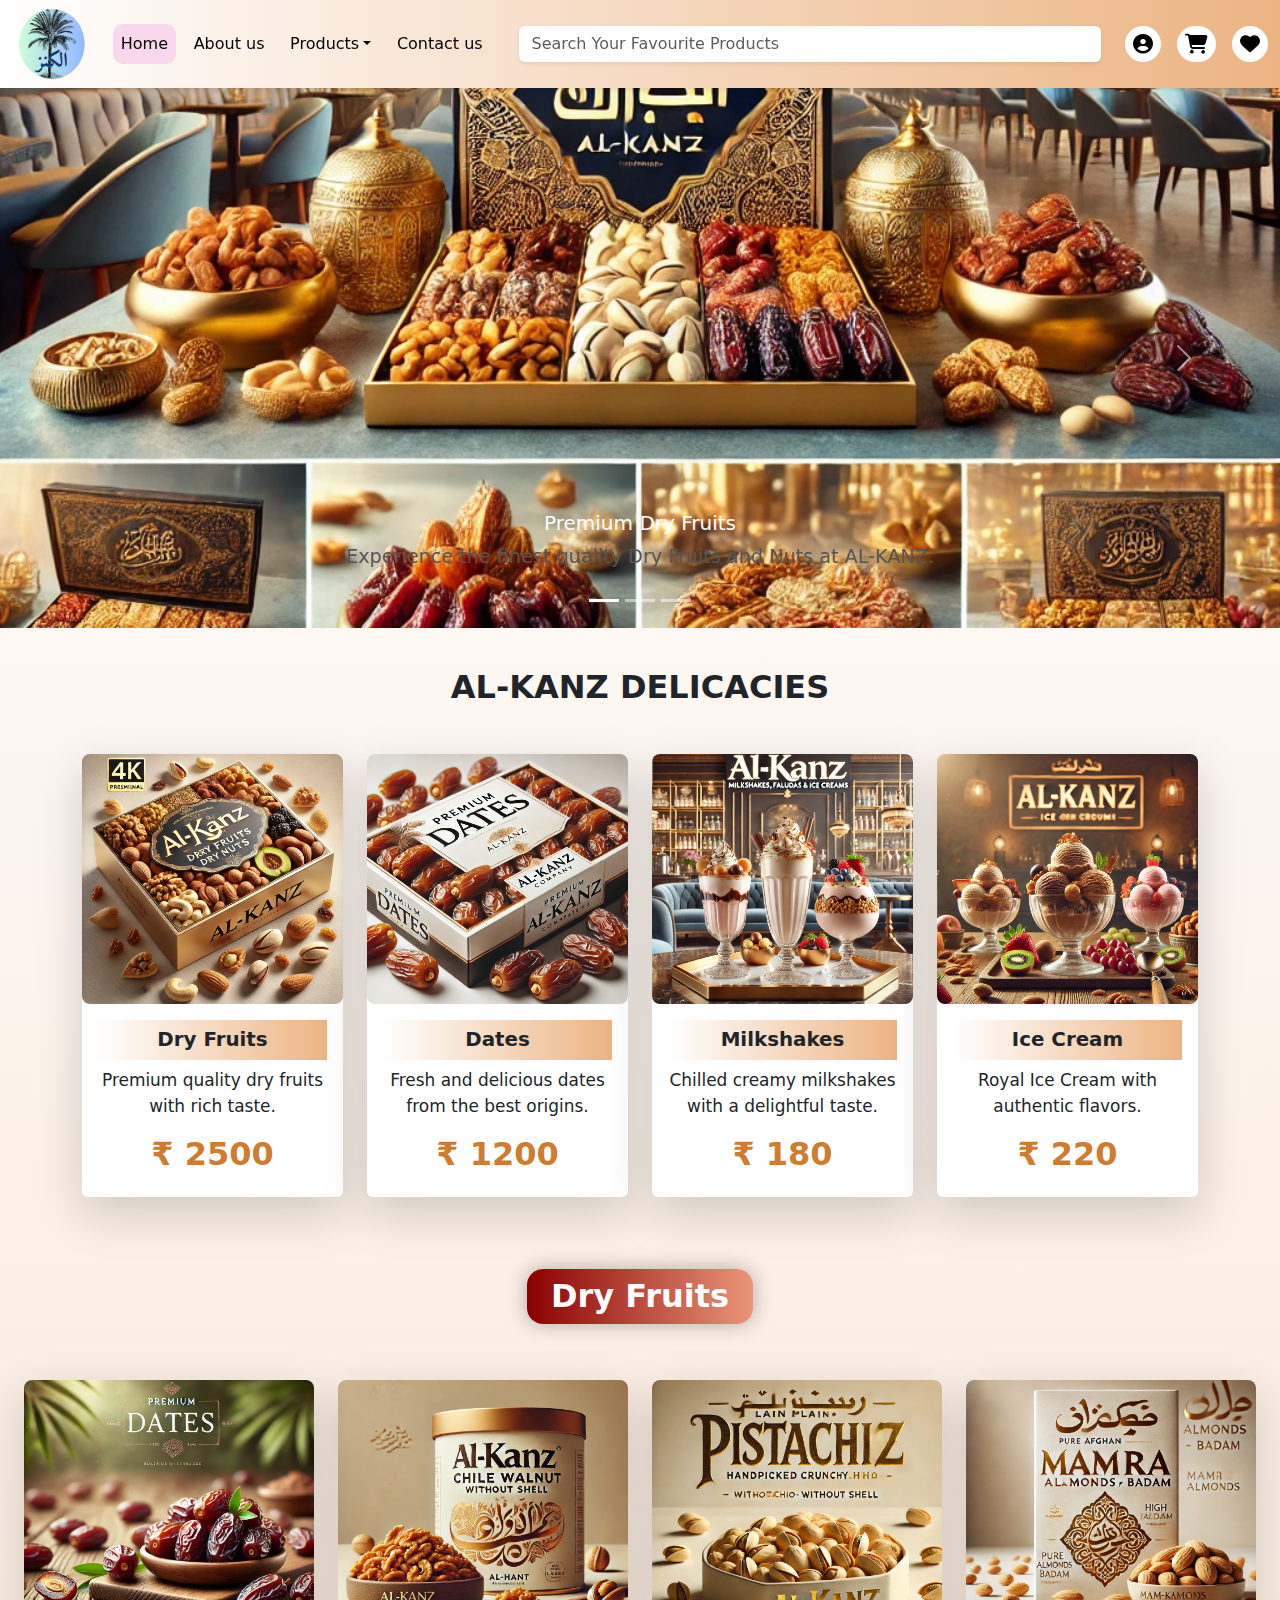
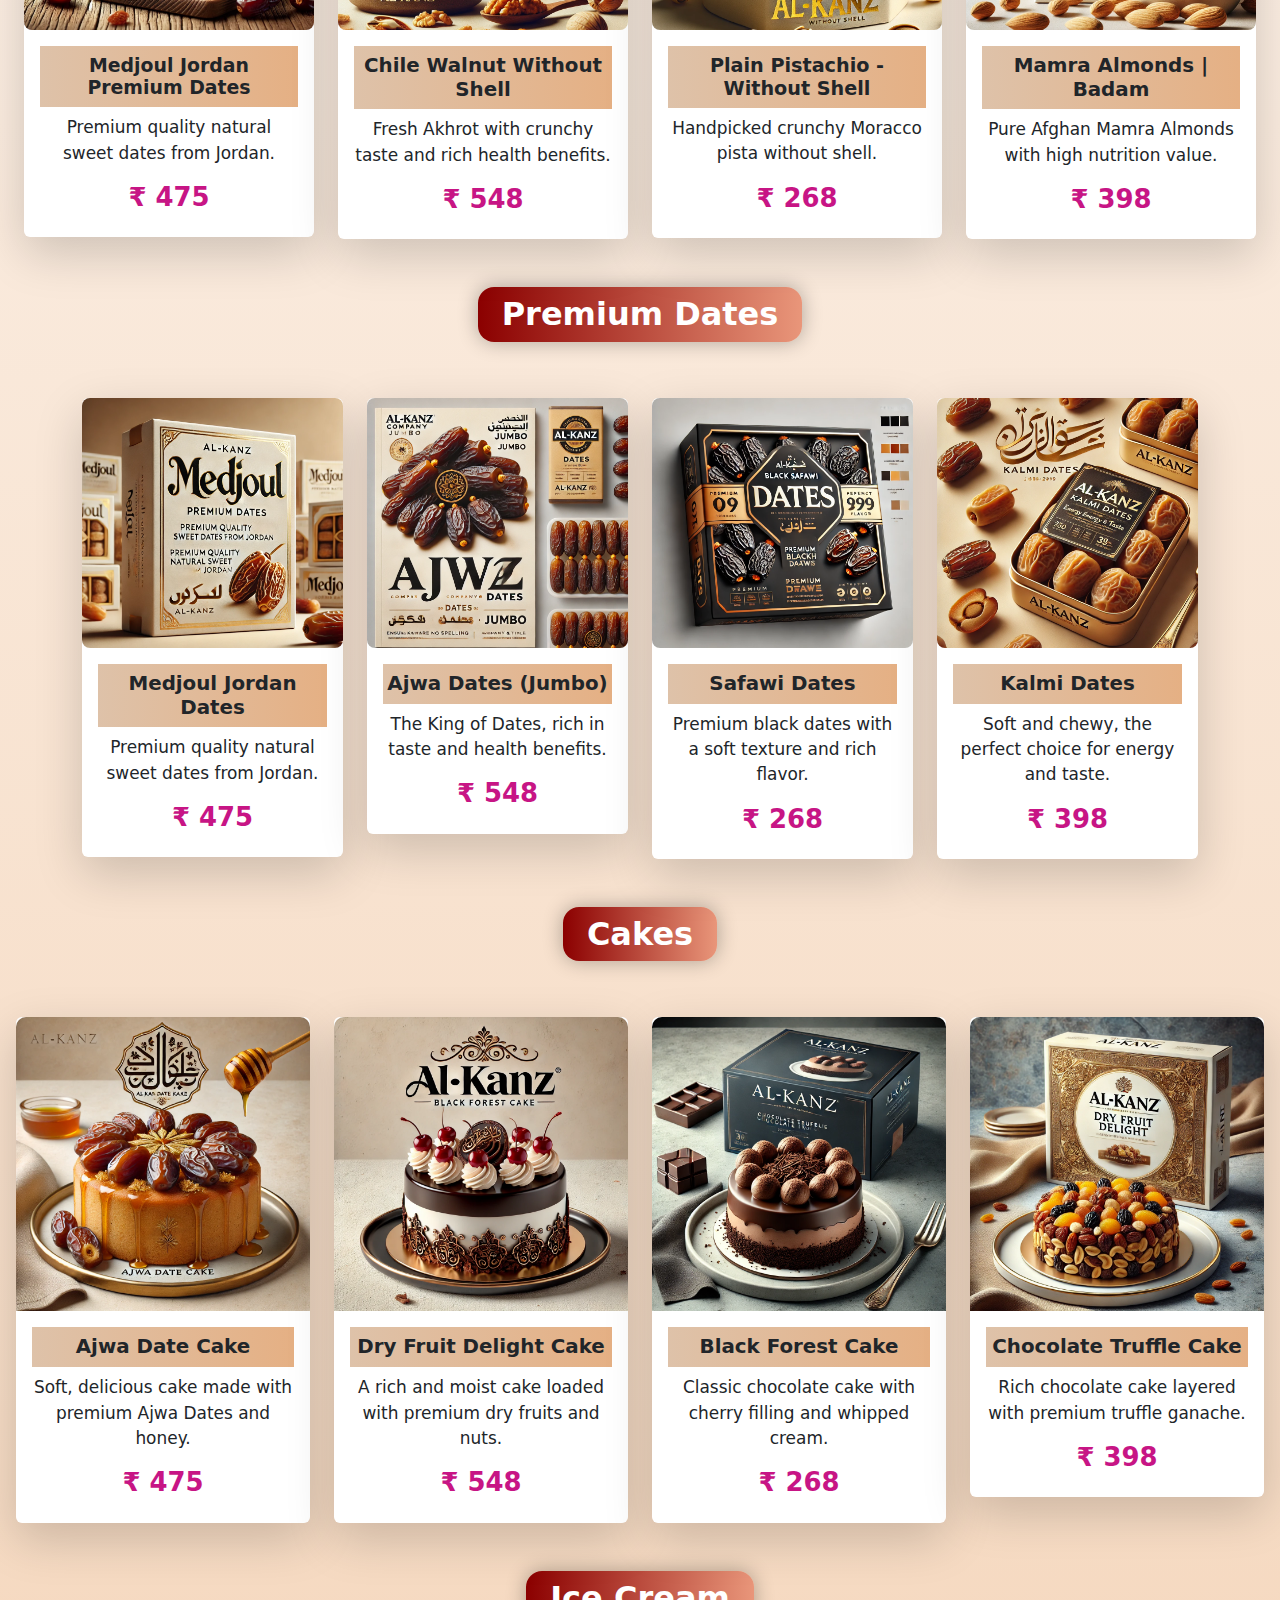
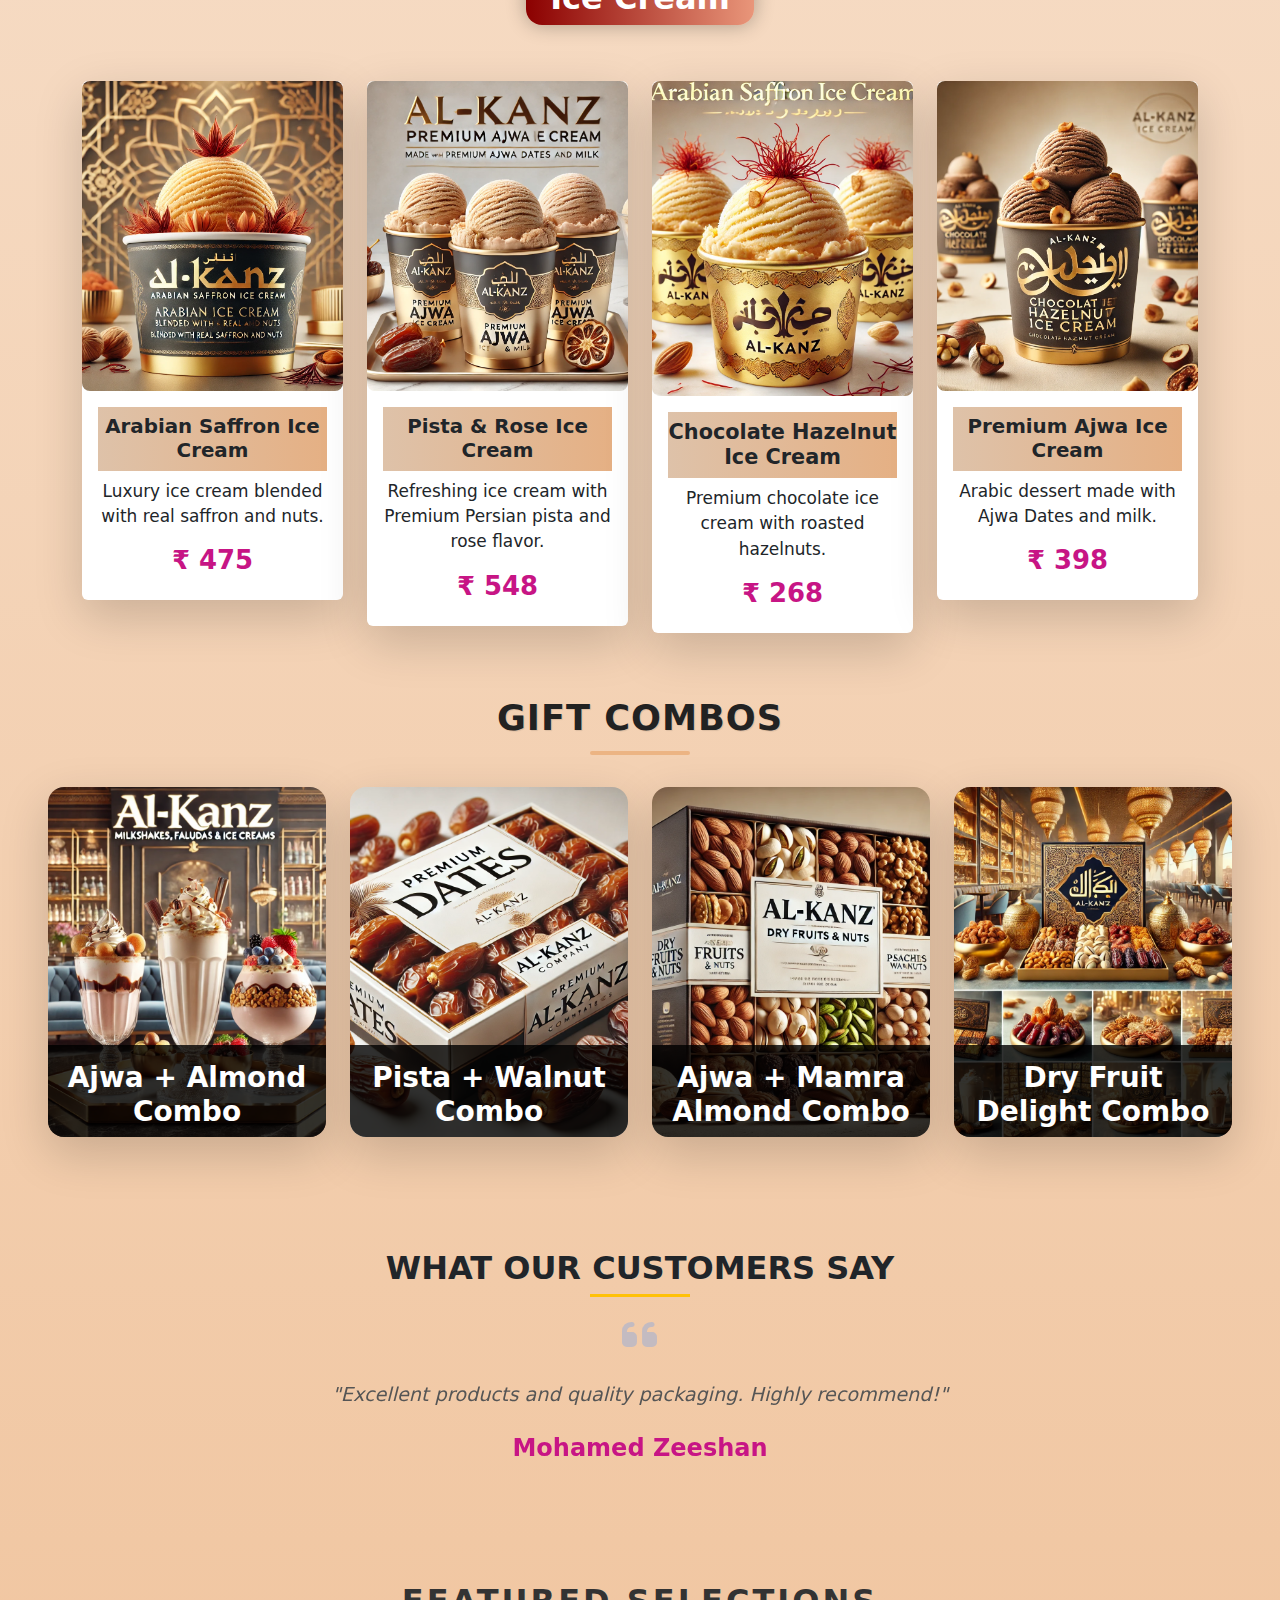
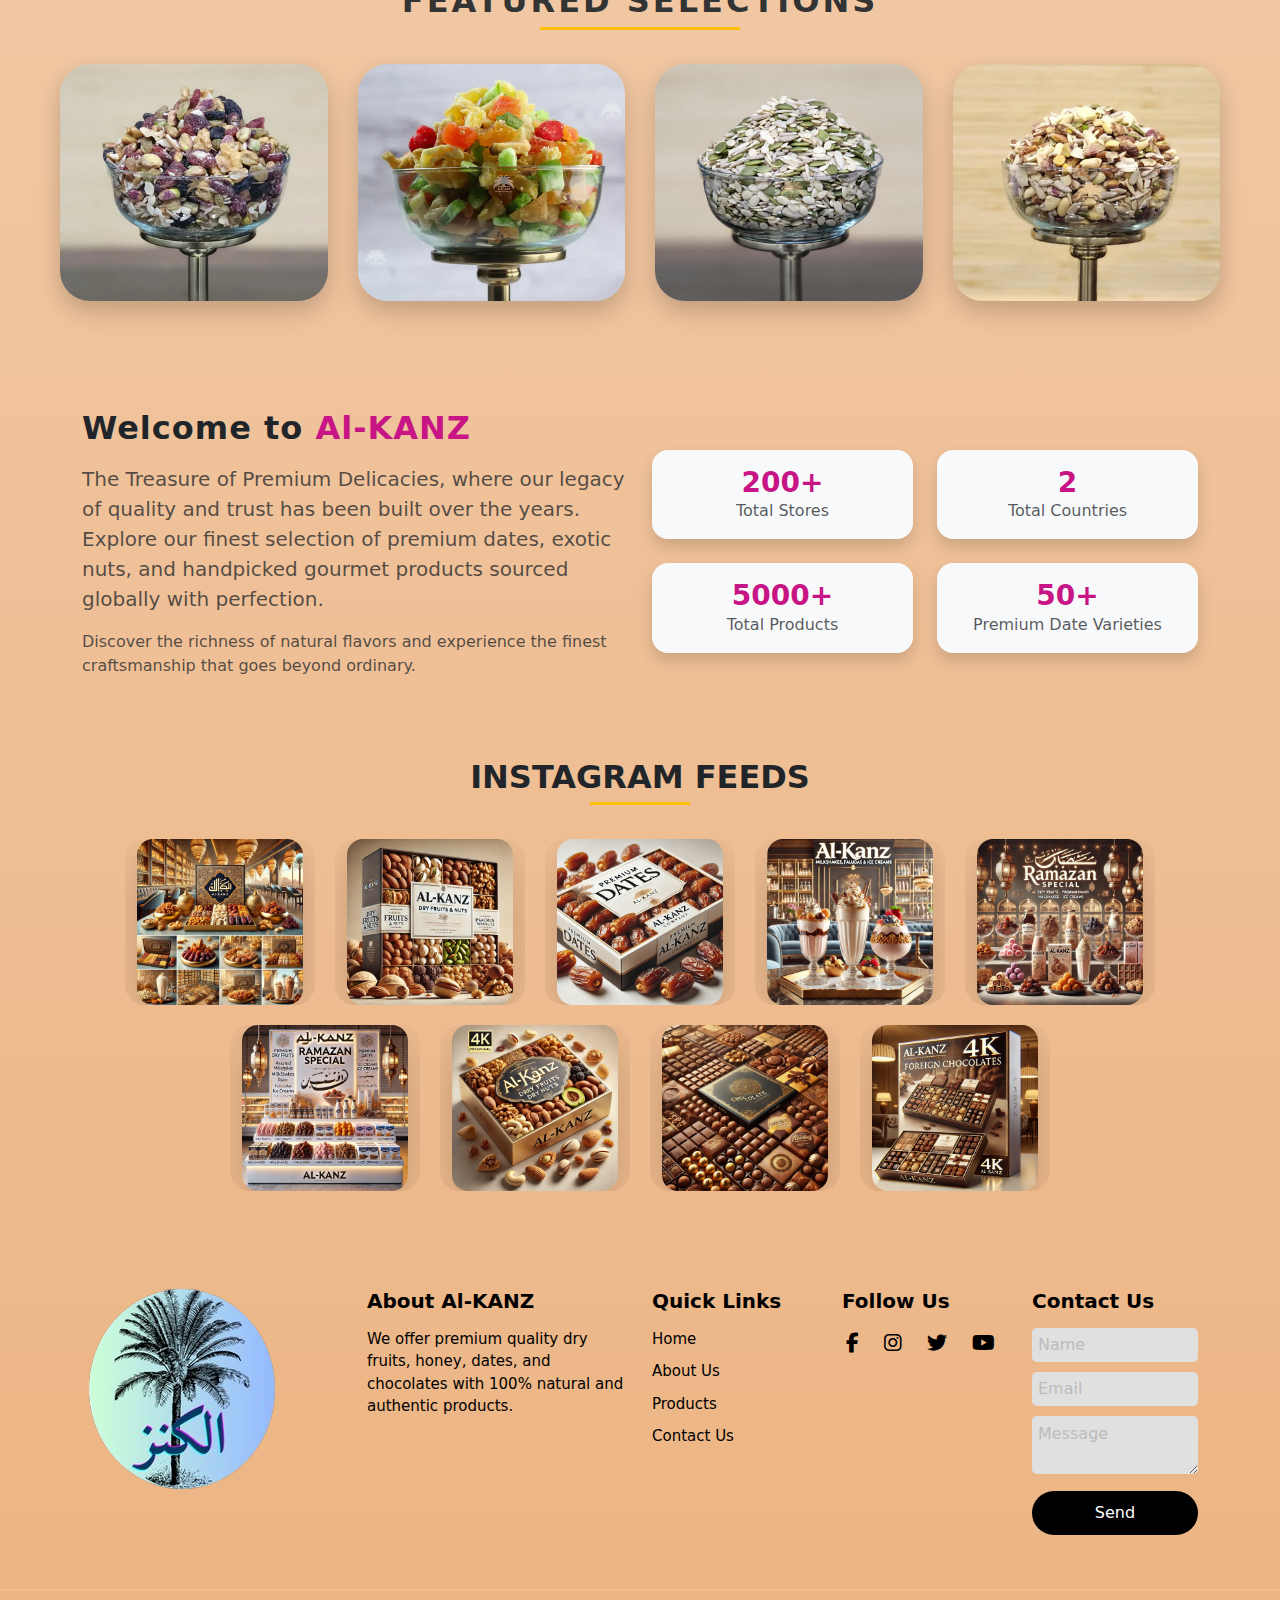
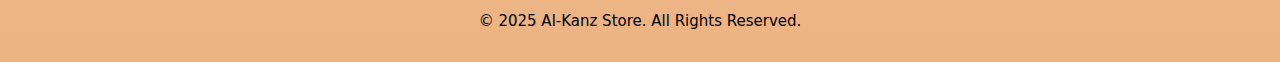
==== index.html @ a945afe9 "Fresh start" ====
<!DOCTYPE html>
<html lang="en">
<head>
    <meta charset="utf-8">
    <meta name="viewport" content="width=device-width, initial-scale=1">
    <title>Al-Kanz Store | The Treasure of Nature</title>
    <link rel="stylesheet" href="style.css">
    <link href="https://cdn.jsdelivr.net/npm/bootstrap@5.3.3/dist/css/bootstrap.min.css" rel="stylesheet">
    <link rel="stylesheet" href="https://cdnjs.cloudflare.com/ajax/libs/font-awesome/6.7.2/css/all.min.css">
    <script defer src="https://code.jquery.com/jquery-3.6.0.min.js"></script>
    <script defer src="https://cdn.jsdelivr.net/npm/bootstrap@5.3.3/dist/js/bootstrap.bundle.min.js"></script>
    <script defer>
        document.addEventListener("DOMContentLoaded", function () {
            const navbarToggler = document.querySelector(".navbar-toggler");
            const navbarCollapse = document.querySelector(".navbar-collapse");

            navbarToggler.addEventListener("click", function () {
                navbarCollapse.classList.toggle("show");
            });

            document.addEventListener("click", function (event) {
                if (!navbarToggler.contains(event.target) && !navbarCollapse.contains(event.target)) {
                    navbarCollapse.classList.remove("show");
                }
            });
        });
    </script>
</head>
<body>
    <nav class="navbar navbar-expand-lg navbar-color sticky-top shadow-sm py-1 glassmorphic transition-all">
        <div class="container-fluid">
            <a class="navbar-brand" href=""> <img id="logos" src="/img/الكنز_.png" alt=""></a>
            <button class="navbar-toggler" type="button" data-bs-toggle="collapse" data-bs-target="#navbarSupportedContent" aria-controls="navbarSupportedContent" aria-expanded="false" aria-label="Toggle navigation">
                <span class="navbar-toggler-icon"></span>
            </button>
            <div class="collapse navbar-collapse" id="navbarSupportedContent">
                <ul class="navbar-nav me-auto mb-2 mb-lg-0">
                    <li class="nav-item"><a class="nav-link text-black active" href="#">Home</a></li>
                    <li class="nav-item"><a class="nav-link text-black" href="/About.html">About us</a></li>
                    <li class="nav-item dropdown">
                        <a class="nav-link dropdown-toggle text-black" href="#" role="button" data-bs-toggle="dropdown">Products</a>
                        <ul class="dropdown-menu">
                            <li><a class="dropdown-item" href="#dryfruits">Dry Fruits</a></li>
                            <li><a class="dropdown-item" href="#cakes">Cakes</a></li>
                            <li><a class="dropdown-item" href="#ice-creams">Ice Cream</a></li>
                            <li><a class="dropdown-item" href="#dates">Arabic Delights</a></li>
                            <li><hr class="dropdown-divider"></li>
                            <li><a class="dropdown-item" href="#">Coming Soon</a></li>
                        </ul>
                    </li>
                    <li class="nav-item"><a class="nav-link text-black" href="/Contact.html">Contact us</a></li>
                </ul>
                <form class="d-flex justify-content-center flex-grow-1 position-relative" role="search">
                    <input class="form-control shadow-sm border-0 me-4 ms-4 search-input" type="search" placeholder="Search Your Favourite Products">
                </form>
                <ul class="navbar-nav ms-auto d-flex flex-row gap-3">
                    <li><a href="#"><i class="fa-solid fa-circle-user fs-5 text-black bg-white rounded-5 p-2"></i></a></li>
                    <li><a href="#"><i class="fa-solid fa-cart-shopping fs-5 text-black bg-white rounded-5 p-2"></i></a></li>
                    <li><a href="#"><i class="fa-solid fa-heart fs-5 text-black bg-white rounded-5 p-2"></i></a></li>
                </ul>
            </div>
        </div>
    </nav>

<!-- Hero Page using Carousel -->
<section>
  <div id="carouselExampleCaptions" class="carousel slide" data-bs-ride="carousel">
    <div class="carousel-indicators">
      <button type="button" data-bs-target="#carouselExampleCaptions" data-bs-slide-to="0" class="active" aria-current="true" aria-label="Slide 1"></button>
      <button type="button" data-bs-target="#carouselExampleCaptions" data-bs-slide-to="1" aria-label="Slide 2"></button>
      <button type="button" data-bs-target="#carouselExampleCaptions" data-bs-slide-to="2" aria-label="Slide 3"></button>
    </div>
    <div class="carousel-inner">
      <div class="carousel-item active" data-bs-interval="3000">
        <img src="/img/1.webp" class="d-block w-100" alt="Dry Fruits">
        <div class="carousel-caption d-none d-md-block">
          <h5>Premium Dry Fruits</h5>
          <p>Experience the finest quality Dry Fruits and Nuts at <span class="kanz-title">AL-KANZ</span>.</p>
        </div>
      </div>
      <div class="carousel-item" data-bs-interval="3000">
        <img src="/img/5.webp" class="d-block w-100" alt="Dates">
        <div class="carousel-caption d-none d-md-block">
          <h5>Delicious Dates</h5>
          <p>Explore Premium Dates from Saudi Arabia, Ajwa, and more.</p>
        </div>
      </div>
      <div class="carousel-item" data-bs-interval="3000">
        <img src="/img/16.webp" class="d-block w-100" alt="Ice Creams">
        <div class="carousel-caption d-none d-md-block">
          <h5>Fresh Milkshakes & Ice Creams</h5>
          <p>Enjoy the refreshing taste of Milkshakes, Faludas, and Ice Creams.</p>
        </div>
      </div>
    </div>
    <button class="carousel-control-prev" type="button" data-bs-target="#carouselExampleCaptions" data-bs-slide="prev">
      <span class="carousel-control-prev-icon" aria-hidden="true"></span>
      <span class="visually-hidden">Previous</span>
    </button>
    <button class="carousel-control-next" type="button" data-bs-target="#carouselExampleCaptions" data-bs-slide="next">
      <span class="carousel-control-next-icon" id="home" aria-hidden="true"></span>
      <span class="visually-hidden">Next</span>
    </button>
  </div>
</section>

<!-- All Products -->
<section class="py-4" id="products">
  
  <div class="container">
    <div class="row gy-4">
      <h2 class="fw-bold text-center py-3 text-uppercase">Al-Kanz Delicacies</h2>
      <div class="col-lg-3 col-md-6 col-sm-12">
        <div class="card shadow-lg border-0 h-100">
          <a href="#">
            <img src="/img/7.webp" class="card-img-top img-fluid rounded-3 zoom-effect" style="height: 250px; object-fit: cover;" alt="Dry Fruits">
          </a>
          <div class="card-body text-center d-flex flex-column" id="dryfruits"> 
            <h3 class="card-title navbar-color py-2">Dry Fruits</h3>
            <p class="card-text flex-grow-1">Premium quality dry fruits with rich taste.</p>
            <h2 class="fw-bold" style="color: #cf7b30;">₹ 2500</h2>
          </div>
        </div>
      </div>

      <div class="col-lg-3 col-md-6 col-sm-12">
        <div class="card shadow-lg border-0 h-100">
          <a href="#">
            <img src="/img/3.webp" class="card-img-top img-fluid rounded-3 zoom-effect" style="height: 250px; object-fit: cover;" alt="Dates">
          </a>
          <div class="card-body text-center d-flex flex-column">
            <h3 class="card-title navbar-color py-2">Dates</h3>
            <p class="card-text flex-grow-1">Fresh and delicious dates from the best origins.</p>
            <h2 class="fw-bold" style="color: #cf7b30;">₹ 1200</h2>
          </div>
        </div>
      </div>

      <div class="col-lg-3 col-md-6 col-sm-12">
        <div class="card shadow-lg border-0 h-100">
          <a href="#">
            <img src="/img/4.webp" class="card-img-top img-fluid rounded-3 zoom-effect" style="height: 250px; object-fit: cover;" alt="Milkshake">
          </a>
          <div class="card-body text-center d-flex flex-column">
            <h3 class="card-title navbar-color py-2">Milkshakes</h3>
            <p class="card-text flex-grow-1">Chilled creamy milkshakes with a delightful taste.</p>
            <h2 class="fw-bold" style="color: #cf7b30;">₹ 180</h2>
          </div>
        </div>
      </div>

      <div class="col-lg-3 col-md-6 col-sm-12">
        <div class="card shadow-lg border-0 h-100">
          <a href="#">
            <img src="/img/14.webp" class="card-img-top img-fluid rounded-3 zoom-effect" style="height: 250px; object-fit: cover;" alt="Ice Cream">
          </a>
          <div class="card-body text-center d-flex flex-column">
            <h3 class="card-title navbar-color py-2">Ice Cream</h3>
            <p class="card-text flex-grow-1">Royal Ice Cream with authentic flavors.</p>
            <h2 class="fw-bold" style="color: #cf7b30;">₹ 220</h2>
          </div>
        </div>
      </div>
    </div>
  </div>
</section>


<!-- Dry Fruits -->
<section class="mx-4 my-5">
  <div class="text-center mb-5">
    <h2 class="fw-bold dryfruit-heading d-inline-block px-4 py-2 rounded-4">Dry Fruits</h2>
  </div>
  
<div class="row g-4">
  <div class="col-lg-3 col-md-6 col-sm-12">
    <div  class="card shadow-lg border-0 equal-height">
      <a href="#">
<img src="/img/17.webp" class="img-fluid rounded-3 zoom-effect" style="width: 100%; height: 250px; object-fit: cover; object-position: center;" alt="Medjoul Dates">
      </a>
      <div class="card-body text-center">
        <h3 class="card-title dryfruit-color py-2" style="font-size: 1.18rem;">Medjoul Jordan Premium Dates</h3>
        <p class="card-text">Premium quality natural sweet dates from Jordan.</p>
        <h2 class="fw-bold dryfruit-price">₹ 475</h2>
      </div>
    </div>
  </div>

  <div class="col-lg-3 col-md-6 col-sm-12">
    <div  class="card shadow-lg border-0 equal-height">
      <a href="#">
        <img src="/img/dry2.webp" class="card-img-top img-fluid rounded-3 zoom-effect" style="height: 250px; object-fit: cover;" alt="Chile Walnut">
      </a>
      <div class="card-body text-center">
        <h3 class="card-title dryfruit-color py-2">Chile Walnut Without Shell</h3>
        <p class="card-text">Fresh Akhrot with crunchy taste and rich health benefits.</p>
        <h2 class="fw-bold dryfruit-price">₹ 548</h2>
      </div>
    </div>
  </div>

  <div class="col-lg-3 col-md-6 col-sm-12">
    <div  class="card shadow-lg border-0 equal-height">
      <a href="#">
        <img src="/img/dry3.webp" class="card-img-top img-fluid rounded-3 zoom-effect" style="height: 250px; object-fit: cover;" alt="Plain Pistachio">
      </a>
      <div class="card-body text-center">
        <h3 class="card-title dryfruit-color py-2" style="font-size: 1.2rem;">Plain Pistachio - Without Shell</h3>
        <p class="card-text">Handpicked crunchy Moracco pista without shell.</p>
        <h2 class="fw-bold dryfruit-price">₹ 268</h2>
      </div>
    </div>
  </div>

  <div class="col-lg-3 col-md-6 col-sm-12">
    <div  class="card shadow-lg border-0 equal-height">
      <a href="#">
        <img src="/img/dry4.webp" class="card-img-top img-fluid rounded-3 zoom-effect" style="height: 250px; object-fit: cover;" alt="Mamra Almonds">
      </a>
      <div class="card-body text-center">
        <h3 class="card-title dryfruit-color py-2">Mamra Almonds | Badam</h3>
        <p class="card-text">Pure Afghan Mamra Almonds with high nutrition value.</p>
        <h2 class="fw-bold dryfruit-price">₹ 398</h2>
      </div>
    </div>
  </div>
</div>

</section>

<!-- Dates -->
<section id="dates">
  <div class="text-center mb-5">
    <h2 class="fw-bold dryfruit-heading d-inline-block px-4 py-2 rounded-4">Premium Dates</h2>
  </div>
  <div class="container my-5">
    <div class="row row-cols-1 row-cols-md-2 row-cols-lg-4 g-4">
      <div class="col-lg-3 col-md-6 col-sm-12">
        <div class="card shadow-lg border-0 equal-height">
          <a href="#">
            <img src="/img/date1.1.webp" class="card-img-top img-fluid rounded-3 zoom-effect" style="height: 250px; object-fit: cover;"  alt="Medjoul Dates">
          </a>
          <div class="card-body text-center">
            <h3 class="card-title dryfruit-color py-2">Medjoul Jordan Dates</h3>
            <p class="card-text">Premium quality natural sweet dates from Jordan.</p>
            <h2 class="fw-bold dryfruit-price">₹ 475</h2>
          </div>
        </div>
      </div>
  
      <div class="col-lg-3 col-md-6 col-sm-12">
        <div class="card shadow-lg border-0 equal-height">
          <a href="#">
            <img src="/img/date2.webp" class="card-img-top img-fluid rounded-3 zoom-effect" style="height: 250px; object-fit: cover;" alt="Chile Walnut">
          </a>
          <div class="card-body text-center">
            <h3 class="card-title dryfruit-color py-2">Ajwa Dates (Jumbo)</h3>
            <p class="card-text">The King of Dates, rich in taste and health benefits.</p>
            <h2 class="fw-bold dryfruit-price">₹ 548</h2>
          </div>
        </div>
      </div>
  
      <div class="col-lg-3 col-md-6 col-sm-12">
        <div class="card shadow-lg border-0 equal-height">
          <a href="#">
            <img src="/img/date3.webp" class="card-img-top img-fluid rounded-3 zoom-effect" style="height: 250px; object-fit: cover;" alt="Plain Pistachio">
          </a>
          <div class="card-body text-center">
            <h3 class="card-title dryfruit-color py-2">Safawi Dates</h3>
            <p class="card-text">Premium black dates with a soft texture and rich flavor.</p>
            <h2 class="fw-bold dryfruit-price">₹ 268</h2>
          </div>
        </div>
      </div>
  
      <div class="col-lg-3 col-md-6 col-sm-12">
        <div class="card shadow-lg border-0 equal-height">
          <a href="#">
            <img src="/img/date4.webp" class="card-img-top img-fluid rounded-3 zoom-effect" style="height: 250px; object-fit: cover;" alt="Mamra Almonds">
          </a>
          <div class="card-body text-center">
            <h3 class="card-title dryfruit-color py-2">Kalmi Dates</h3>
            <p class="card-text">Soft and chewy, the perfect choice for energy and taste.</p>
            <h2 class="fw-bold dryfruit-price">₹ 398</h2>
          </div>
        </div>
      </div>
    </div>
  </div>
</section>

<!-- Cakes -->
<section class="mx-3 my-5" id="cakes">
  <div class="text-center mb-5">
    <h2 class="fw-bold dryfruit-heading d-inline-block px-4 py-2 rounded-4">Cakes</h2>
  </div>
  
  <div class="row g-4">
    <div class="col-lg-3 col-md-6 col-sm-12">
      <div class="card shadow-lg border-0 equal-height">
        <a href="#">
          <div class="img-container">
            <img src="/img/cake1.webp" class="img-fluid zoom-effect" alt="Ajwa Date Cake">
          </div>
        </a>
        <div class="card-body text-center">
          <h3 class="card-title dryfruit-color py-2">Ajwa Date Cake</h3>
          <p class="card-text">Soft, delicious cake made with premium Ajwa Dates and honey.</p>
          <h2 class="fw-bold dryfruit-price">₹ 475</h2>
        </div>
      </div>
    </div>

    <div class="col-lg-3 col-md-6 col-sm-12">
      <div class="card shadow-lg border-0 equal-height">
        <a href="#">
          <div class="img-container">
            <img src="/img/cake2.webp" class="img-fluid zoom-effect" alt="Dry Fruit Delight Cake">
          </div>
        </a>
        <div class="card-body text-center">
          <h3 class="card-title dryfruit-color py-2">Dry Fruit Delight Cake</h3>
          <p class="card-text">A rich and moist cake loaded with premium dry fruits and nuts.</p>
          <h2 class="fw-bold dryfruit-price">₹ 548</h2>
        </div>
      </div>
    </div>

    <div class="col-lg-3 col-md-6 col-sm-12">
      <div class="card shadow-lg border-0 equal-height">
        <a href="#">
          <div class="img-container">
            <img src="/img/cake4.webp" class="img-fluid zoom-effect" alt="Black Forest Cake">
          </div>
        </a>
        <div class="card-body text-center">
          <h3 class="card-title dryfruit-color py-2">Black Forest Cake</h3>
          <p class="card-text">Classic chocolate cake with cherry filling and whipped cream.</p>
          <h2 class="fw-bold dryfruit-price">₹ 268</h2>
        </div>
      </div>
    </div>

    <div class="col-lg-3 col-md-6 col-sm-12">
      <div class="card shadow-lg border-0 equal-height">
        <a href="#">
          <div class="img-container">
            <img src="/img/cake5.webp" class="img-fluid zoom-effect" alt="Chocolate Truffle Cake">
          </div>
        </a>
        <div class="card-body text-center">
          <h3 class="card-title dryfruit-color py-2">Chocolate Truffle Cake</h3>
          <p class="card-text">Rich chocolate cake layered with premium truffle ganache.</p>
          <h2 class="fw-bold dryfruit-price">₹ 398</h2>
        </div>
      </div>
    </div>
  </div>
</section>


<!-- Ice Creams -->
<section id="ice-creams">
  <div class="text-center mb-5">
    <h2 class="fw-bold dryfruit-heading d-inline-block px-4 py-2 rounded-4">Ice Cream</h2>
  </div>
  <div class="container my-5">
    <div class="row row-cols-1 row-cols-md-2 row-cols-lg-4 g-4">
      <div class="col-lg-3 col-md-6 col-sm-12">
        <div class="card shadow-lg border-0 equal-height">
          <a href="#">
            <img src="/img/Ice1.webp" class="card-img-top img-fluid rounded-3 zoom-effect" style="height: 310px; object-fit: cover;"  alt="Medjoul Dates">
          </a>
          <div class="card-body text-center">
            <h3 class="card-title dryfruit-color py-2">Arabian Saffron Ice Cream</h3>
            <p class="card-text">Luxury ice cream blended with real saffron and nuts.</p>
            <h2 class="fw-bold dryfruit-price">₹ 475</h2>
          </div>
        </div>
      </div>
  
      <div class="col-lg-3 col-md-6 col-sm-12">
        <div class="card shadow-lg border-0 equal-height">
          <a href="#">
            <img src="/img/Ice2.webp" class="card-img-top img-fluid rounded-3 zoom-effect" style="height: 310px; object-fit: cover;" alt="Chile Walnut">
          </a>
          <div class="card-body text-center">
            <h3 class="card-title dryfruit-color py-2">Pista & Rose Ice Cream</h3>
            <p class="card-text">Refreshing ice cream with Premium Persian pista and rose flavor.</p>
            <h2 class="fw-bold dryfruit-price">₹ 548</h2>
          </div>
        </div>
      </div>
  
      <div class="col-lg-3 col-md-6 col-sm-12">
        <div class="card shadow-lg border-0 equal-height">
          <a href="#">
            <img src="/img/ice3.webp" class="img-fluid rounded-3 zoom-effect w-100" style="height: 315px; object-fit: cover;" alt="Chocolate Hazelnut Ice Cream">
          </a>
          <div class="card-body text-center">
            <h3 class="card-title dryfruit-color py-2" style="font-size: 1.3rem;">Chocolate Hazelnut Ice Cream</h3>
            <p class="card-text">Premium chocolate ice cream with roasted hazelnuts.</p>
            <h2 class="fw-bold dryfruit-price">₹ 268</h2>
          </div>
        </div>
      </div>
      
      <div class="col-lg-3 col-md-6 col-sm-12">
        <div class="card shadow-lg border-0 equal-height">
          <a href="#">
            <img src="/img/ice4.webp" class="card-img-top img-fluid rounded-3 zoom-effect" style="height: 310px; object-fit: cover;" alt="Mamra Almonds">
          </a>
          <div class="card-body text-center">
            <h3 class="card-title dryfruit-color py-2">Premium Ajwa Ice Cream</h3>
            <p class="card-text">Arabic dessert made with Ajwa Dates and milk.</p>
            <h2 class="fw-bold dryfruit-price">₹ 398</h2>
          </div>
        </div>
      </div>
    </div>
  </div>
</section>

<!-- Gits Combos -->
<section class="mx-5 my-5">
  <div class="row g-4">
    <!-- Card 1 -->
    <h2 class="fw-bold text-center py-3 text-uppercase combo-heading">Gift Combos</h2>
    <div class="col-lg-3 col-md-6 col-sm-12">
      <div class="gift-card position-relative overflow-hidden rounded-4 shadow-lg">
        <img src="/img/4.webp" class="img-fluid w-100" alt="Gift Combo">
        <div class="gift-info text-center p-3">
          <h3 class="fw-bold mb-3">Ajwa + Almond Combo</h3>
          <h4 class="fw-bold dryfruit-price">₹ 1,275</h4>
          <a href="#" class="btn btn-warning rounded-3 fw-bold px-4">Buy Now</a>
        </div>
      </div>
    </div>

    <!-- Card 2 -->
    <div class="col-lg-3 col-md-6 col-sm-12">
      <div class="gift-card position-relative overflow-hidden rounded-4 shadow-lg">
        <img src="/img/3.webp" class="img-fluid w-100" alt="Gift Combo">
        <div class="gift-info text-center p-3">
          <h3 class="fw-bold mb-3">Pista + Walnut Combo</h3>
          <h4 class="fw-bold dryfruit-price">₹ 1,548</h4>
          <a href="#" class="btn btn-warning rounded-3 fw-bold px-4">Buy Now</a>
        </div>
      </div>
    </div>

    <!-- Card 3 -->
    <div class="col-lg-3 col-md-6 col-sm-12">
      <div class="gift-card position-relative overflow-hidden rounded-4 shadow-lg">
        <img src="/img/2.webp" class="img-fluid w-100" alt="Gift Combo">
        <div class="gift-info text-center p-3">
          <h3 class="fw-bold mb-3">Ajwa + Mamra Almond Combo</h3>
          <h4 class="fw-bold dryfruit-price">₹ 2,375</h4>
          <a href="#" class="btn btn-warning rounded-3 fw-bold px-4">Buy Now</a>
        </div>
      </div>
    </div>

    <!-- Card 4 -->
    <div class="col-lg-3 col-md-6 col-sm-12">
      <div class="gift-card position-relative overflow-hidden rounded-4 shadow-lg">
        <img src="/img/1.webp" class="img-fluid w-100" alt="Gift Combo">
        <div class="gift-info text-center p-3">
          <h3 class="fw-bold mb-3">Dry Fruit Delight Combo</h3>
          <h4 class="fw-bold dryfruit-price">₹ 1,899</h4>
          <a href="#" class="btn btn-warning rounded-3 fw-bold px-4">Buy Now</a>
        </div>
      </div>
    </div>
  </div>
</section>


<!-- Customer Feedback -->
<section class="mx-3 my-1 py-5">
  <div class="container">
    <h2 class="fw-bold text-center py-3 text-uppercase combo-heading-feedback position-relative">
      What Our Customers Say
    </h2>
    <div id="testimonialCarousel" class="carousel slide" data-bs-ride="carousel" data-bs-interval="2000">

      <div class="carousel-inner">
        <div class="carousel-item active text-center">
          <i class="fa-solid fa-quote-left fs-1"></i>
          <p class="my-4 fst-italic">
            "Excellent products and quality packaging. Highly recommend!"
          </p>
          <h4 class="fw-bold">Mohamed Zeeshan</h4>
        </div>
  
        <div class="carousel-item text-center">
          <i class="fa-solid fa-quote-left fs-1"></i>
          <p class="my-4 fst-italic">
            "Amazing taste and fast delivery. Definitely ordering again!"
          </p>
          <h4 class="fw-bold">Faheemur Rahman</h4>
        </div>
  
        <div class="carousel-item text-center">
          <i class="fa-solid fa-quote-left fs-1"></i>
          <p class="my-4 fst-italic">
            "Best quality dry fruits I have ever purchased! Great service. and fast delivery."
          </p>
          <h4 class="fw-bold">Areeb Ammar</h4>
        </div>
      </div>
 
    </div>
  </div>
  
</section>


<!-- Featured Collection -->
<section>
  <div class="featured-collection">
    <h2 class="collection-title">Featured Selections</h2>
    <div class="modern-grid">
      <div class="modern-card">
        <img src="/img/abc (3).jpg" alt="Dry Fruits">
        <div class="modern-content">
          <h3>Dry Fruits</h3>
          <p>Premium Quality</p>
          <button>Shop Now</button>
        </div>
      </div>
  
      <div class="modern-card">
        <img src="/img/abc (18).jpg" alt="Honey">
        <div class="modern-content">
          <h3>Honey</h3>
          <p>100% Organic</p>
          <button>Shop Now</button>
        </div>
      </div>
  
      <div class="modern-card">
        <img src="/img/abc (12).jpg" alt="Dates">
        <div class="modern-content">
          <h3>Dates</h3>
          <p>Ajwa, Safawi, Mabroom</p>
          <button>Shop Now</button>
        </div>
      </div>
  
      <div class="modern-card">
        <img src="/img/abc (4).jpg" alt="Chocolate">
        <div class="modern-content">
          <h3>Chocolate</h3>
          <p>Imported Delights</p>
          <button>Shop Now</button>
        </div>
      </div>
    </div>
  </div>
  
</section>

<!-- About Metrics -->
<section class="about-ajfan my-5">
  <div class="container">
    <div class="row align-items-center">
      <div class="col-lg-6 text-center text-lg-start mb-4 mb-lg-0">
        <h2 class="fw-bold mb-3" style="letter-spacing: 1px;">Welcome to <span class="metrics">Al-KANZ</span></h2>
        <p class="lead text-muted">
          The Treasure of Premium Delicacies, where our legacy of quality and trust has been built over the years. Explore our finest selection of premium dates, exotic nuts, and handpicked gourmet products sourced globally with perfection.
        </p>
        <p class="text-muted">
          Discover the richness of natural flavors and experience the finest craftsmanship that goes beyond ordinary.
        </p>
      </div>
      <div class="col-lg-6">
        <div class="row g-4">
          <div class="col-md-6 text-center">
            <div class="p-3 shadow rounded-4 bg-light">
              <h3 class="fw-bold metrics mb-0">200+</h3>
              <p class="text-muted mb-0">Total Stores</p>
            </div>
          </div>
          <div class="col-md-6 text-center">  
            <div class="p-3 shadow rounded-4 bg-light">
              <h3 class="fw-bold metrics mb-0">2</h3>
              <p class="text-muted mb-0">Total Countries</p>
            </div>
          </div>
          <div class="col-md-6 text-center">
            <div class="p-3 shadow rounded-4 bg-light">
              <h3 class="fw-bold metrics mb-0">5000+</h3>
              <p class="text-muted mb-0">Total Products</p>
            </div>
          </div>
          <div class="col-md-6 text-center">
            <div class="p-3 shadow rounded-4 bg-light">
              <h3 class="fw-bold metrics mb-0">50+</h3>
              <p class="text-muted mb-0">Premium Date Varieties</p>
            </div>
          </div>
        </div>
      </div>
    </div>
  </div>
</section>


<!-- Social Media -->
    <section class="container my-5">
      <h2 class="fw-bold text-center py-3 text-uppercase insta-heading">Instagram Feeds</h2>
      <div class="row justify-content-center insta-carousel">
        <div class="col-lg-2 col-md-3 col-6 insta-box">
          <img src="img/1.webp" class="img-fluid rounded-4 shadow-lg" alt="">
        </div>
        <div class="col-lg-2 col-md-3 col-6 insta-box">
          <img src="img/2.webp" class="img-fluid rounded-4 shadow-lg" alt="">
        </div>
        <div class="col-lg-2 col-md-3 col-6 insta-box">
          <img src="img/3.webp" class="img-fluid rounded-4 shadow-lg" alt="">
        </div>
        <div class="col-lg-2 col-md-3 col-6 insta-box">
          <img src="img/4.webp" class="img-fluid rounded-4 shadow-lg" alt="">
        </div>
        <div class="col-lg-2 col-md-3 col-6 insta-box">
          <img src="img/5.webp" class="img-fluid rounded-4 shadow-lg" alt="">
        </div>
        <div class="col-lg-2 col-md-3 col-6 insta-box">
          <img src="img/6.webp" class="img-fluid rounded-4 shadow-lg" alt="">
        </div>
        <div class="col-lg-2 col-md-3 col-6 insta-box">
          <img src="img/7.webp" class="img-fluid rounded-4 shadow-lg" alt="">
        </div>
        <div class="col-lg-2 col-md-3 col-6 insta-box">
          <img src="img/8.webp" class="img-fluid rounded-4 shadow-lg" alt="">
        </div>
        <div class="col-lg-2 col-md-3 col-6 insta-box">
          <img src="img/9.webp" class="img-fluid rounded-4 shadow-lg" alt="">
        </div>    
      </div>
    </section>
    

<!-- footer -->
<section>
  <footer class="footer">
    <div class="container">
      <div class="row text-center text-md-start">

        <!-- Logo -->
        <div class="col-md-3 col-12 mb-4">
          <a href="#" >
            <img src="/img/الكنز_.png"  alt="logo" class="footer-logo img-fluid ">
          </a>
        </div>

        <!-- About Section -->
        <div class="col-md-3 col-12 mb-4">
          <h4>About Al-KANZ</h4>
          <p>We offer premium quality dry fruits, honey, dates, and chocolates with 100% natural and authentic products.</p>
        </div>

        <!-- Quick Links -->
        <div class="col-md-2 col-12 mb-4">
          <h4>Quick Links</h4>
          <a href="#home">Home</a>
          <a href="/About.html">About Us</a>
          <a href="#products">Products</a>
          <a href="/Contact.html">Contact Us</a>
        </div>

        <!-- Follow Us -->
        <div class="col-md-2 col-12 mb-4">
          <h4>Follow Us</h4>
          <div class="social-icons">
            <a href="#"><i class="fab fa-facebook-f"></i></a>
            <a href="#"><i class="fab fa-instagram"></i></a>
            <a href="#"><i class="fab fa-twitter"></i></a>
            <a href="#"><i class="fab fa-youtube"></i></a>
          </div>
        </div>

        <!-- Contact Form -->
        <div class="col-md-2 col-12 mb-4">
          <h4>Contact Us</h4>
          <form class="contact-form">
            <input type="text" placeholder="Name" required>
            <input type="email" placeholder="Email" required>
            <textarea placeholder="Message" rows="2"></textarea>
            <button type="submit" class="btn-custom">Send</button>
          </form>
        </div>
      </div>
    </div>

    <!-- Footer Bottom -->
    <div class="footer-bottom">
      <p>© 2025 Al-Kanz Store. All Rights Reserved.</p>
    </div>
  </footer>
</section>
      <script>  
      let products = [
  "Ajwa Dates",
  "Honey Almond",
  "Cashew Nuts",
  "Pistachio",
  "Walnut",
  "Arabian Baklava",
  "Dry Fruits Gift Box",
  "Black Seed Oil",
  "Saffron",
  "Mabroom Dates"
  ];
  
  let searchInput = document.querySelector(".search-input");
  let searchResults = document.querySelector(".search-results");
  
  searchInput.addEventListener("input", () => {
  let searchTerm = searchInput.value.toLowerCase();
  searchResults.innerHTML = "";
  
  if (searchTerm !== "") {
    let filteredProducts = products.filter((product) =>
      product.toLowerCase().includes(searchTerm)
    );
  
    if (filteredProducts.length > 0) {
      filteredProducts.slice(0, 5).forEach((product) => {
        let resultItem = document.createElement("div");
        resultItem.classList.add("result-item");
        resultItem.textContent = product;
        searchResults.appendChild(resultItem);
  
        resultItem.addEventListener("click", () => {
          searchInput.value = product;
          searchResults.innerHTML = "";
        });
      });
    } else {
      searchResults.innerHTML = "<div class='no-result'>No Result Found</div>";
    }
  }
  });
  
 
  
  
    </script>
    <script src="https://cdn.jsdelivr.net/npm/bootstrap@5.3.3/dist/js/bootstrap.bundle.min.js" integrity="sha384-YvpcrYf0tY3lHB60NNkmXc5s9fDVZLESaAA55NDzOxhy9GkcIdslK1eN7N6jIeHz" crossorigin="anonymous"></script>
    <script src="https://cdn.jsdelivr.net/npm/@popperjs/core@2.11.8/dist/umd/popper.min.js" integrity="sha384-I7E8VVD/ismYTF4hNIPjVp/Zjvgyol6VFvRkX/vR+Vc4jQkC+hVqc2pM8ODewa9r" crossorigin="anonymous"></script>
    <script src="https://cdn.jsdelivr.net/npm/bootstrap@5.3.3/dist/js/bootstrap.min.js" integrity="sha384-0pUGZvbkm6XF6gxjEnlmuGrJXVbNuzT9qBBavbLwCsOGabYfZo0T0to5eqruptLy" crossorigin="anonymous"></script>
    <script src="https://cdn.jsdelivr.net/npm/bootstrap@5.3.0/dist/js/bootstrap.bundle.min.js"></script>
    <script src="https://cdn.jsdelivr.net/npm/bootstrap@5.3.0/dist/js/bootstrap.bundle.min.js"></script>

  </body>
</html>
---- style.css ----
*{
 margin: 0px;
    padding: 0px; 
    box-sizing: border-box;  
}
body{
 scroll-behavior: smooth;
 background: linear-gradient(to bottom, #ffffff, #ecb483);
}


.navbar {
  position: sticky;
  top: 0;
  z-index: 999;
  background: rgba(255, 255, 255, 0.9); 
  backdrop-filter: blur(10px);
    box-shadow: 0px 0px 15px rgba(0, 0, 0, 0.2);
    transition: all 0.3s ease-in-out;
}

.navbar.scrolled {
  padding: 0.2rem 0rem; /* Small Navbar Height */
  background: rgba(255, 255, 255, 0.8); /* Blur Glass Effect */
  box-shadow: 0 5px 15px rgba(0, 0, 0, 0.2); /* Smooth Shadow */
}

.glassmorphic {
  backdrop-filter: blur(10px); /* Glass Effect */
  -webkit-backdrop-filter: blur(10px); /* Safari Support */
  background: rgba(255, 255, 255, 0.9); /* Transparent White */
  transition: all 0.3s ease; /* Smooth Effect */
}


#logos {
    width: 80px;;
    height: 70px;
    object-fit: contain;  
  }
  
.navbar-color {
    background: linear-gradient(to right, #ffffff, #ecb483);
  }

  .search-results {
    position: absolute;
    background-color: white;
    width: 100%;
    box-shadow: 0 4px 10px rgba(0, 0, 0, 0.2);
    z-index: 10;
    border-radius: 5px;
    overflow: hidden;
  }
  
  .result-item {
    padding: 10px;
    cursor: pointer;
    border-bottom: 1px solid #e0e0e0;
    transition: background 0.3s ease;
  }
  
  .result-item:hover {
    background: #f1f1f1;
  }
  
  .no-result {
    padding: 10px;
    text-align: center;
    color: #888;
  }
  
 
  .navbar-nav .nav-link {
    transition: background 0.3s ease-in-out;
    margin: 0.3rem 0.3rem;
    border-radius: 10px; 
  }
  
  .navbar-nav .nav-link:hover {
    background: #837b4d;
  }
  
  .navbar-nav .nav-link.active,
  .navbar-nav .nav-link:focus,
  .navbar-nav .nav-link:active {
    background: #f9d7ec;
    color: #000000 !important; 
    outline: none; 
  }
  
  /* .navbar-nav a i {
    pointer-events: none; /* This line is causing the problem 
  }
  
  .navbar-nav a:hover i {
    pointer-events: auto; /* This will re-enable the hover 
    transition: 0.3s ease-in-out; 
    color: #e00000; /* Red Hover 
  }
   */

  .fa-solid.active,
  .fa-solid:focus,
  .fa-solid:active {
    background: #c6d9f4;
    color: #1500ff !important; 
    outline: none; 
  }
  
  .carousel-inner img {
    height: 60vh;
    width: 100%; 
    object-fit: cover; 
    object-position: center center; 
  }
  .card img {
    border-top-left-radius: inherit;
    border-top-right-radius: inherit;
    object-fit: cover;
    object-position: center;
    border-top-left-radius: 10px;
    border-top-right-radius: 10px;
  }
  

  .zoom-effect {
    transition: transform 0.3s ease-in-out; /* Smooth Animation */
  }
  
  .zoom-effect:hover {
    transform: scale(1.05); /* Zoom Image on Hover */
  }
    
  .dryfruit-heading {
    background: linear-gradient(to right, #8B0000, #E9967A);
    color: white;
    display: inline-block;
    padding: 10px 30px;
    box-shadow: 0px 0px 20px rgba(0, 0, 0, 0.3);
  }
  


   .container {
    padding: 0 30px; /* Space Around Container */
  }
  
  .combo-heading {
    position: relative;
    display: inline-block;
    font-size: 2.2rem;
    letter-spacing: 1px;
    color: #222; /* Professional Color */
    text-shadow: 1px 1px 1px rgba(0, 0, 0, 0.1);
    cursor: pointer;
    transition: color 0.4s ease-in-out;
  }
  
  .combo-heading::after {
    content: "";
    position: absolute;
    width: 100px;
    height: 4px;
    background: #ecb483; /* Your Golden Business Color */
    bottom: 0;
    left: 50%;
    transform: translateX(-50%);
    transition: width 0.4s ease-in-out;
    border-radius: 10px;
  }
  
  .combo-heading:hover {
    color: #ecb483; /* Hover Color Golden */
  }
  
  .combo-heading:hover::after {
    width: 150px; /* On Hover Line Width */
    background-color: black;
  }
  
  .dryfruit-color {
    background: linear-gradient(to right, #dec2a9, #e5b084);
    color: #3b240b; /* Same Heading Color */
  }
  
  .dryfruit-price {
    color: #c71585; /* Modern Attractive Brown */
  }
  
  .zoom-effect {
    transition: 0.3s ease-in-out;
  }
  
  .zoom-effect:hover {
    transform: scale(1.1);
  }

  .zoom-effect {
    height: 250px; /* Fixed height */
    object-fit: cover; /* Image will crop without stretch */
    transition: transform 0.3s ease-in-out;
  }
  
  .zoom-effect:hover {
    transform: scale(1.1); /* Zoom Hover */
  }
  
  
  .equal-height {
    height: 100%; /* Equal Height For All Cards */
    display: flex;
    flex-direction: column;
  }
  
  .equal-height .card-body {
    flex: 1; /* This will make all card contents equal */
    display: flex;
    flex-direction: column;
    justify-content: space-between;
  }
  .card-title {
    font-size: calc(1rem + 0.3vw); /* Responsive Title */
    font-weight: bold;
  }
  
  .card-text {
    font-size: calc(0.9rem + 0.2vw); /* Responsive Paragraph */
  }
  
  .dryfruit-price {
    font-size: calc(1.3rem + 0.4vw); /* Responsive Price Text */
  }
  
  
  .gift-card img {
    transition: transform 0.4s ease-in-out;
    object-fit: cover;
    height: 350px;
  }
  
  .gift-card:hover img {
    transform: scale(1.1);
  }
  
  
    .gift-info {
      position: absolute;
      bottom: -100px;
      left: 0;
      width: 100%;
      background: rgba(0, 0, 0, 0.8);
      color: white;
      transition: bottom 0.4s ease-in-out;
      padding: 40px 20px; /* Increase this to make the shadow height bigger */
      min-height: 160px; /* This will fix height issue */
    }
    
  
  
  .gift-card:hover .gift-info {
    bottom: 0; 
  }
   
  


  .combo-heading-feedback::after {
    content: "";
    display: block;
    position: relative;
    width: 100px;
    height: 3px;
    top: 6px;
    background: #ffc107; /* Golden Line */
    margin: auto;
    transition: all 0.4s ease-in-out;
  }
  
  .combo-heading-feedback:hover::after {
    width: 150px;
    background: #000; /* Black Hover Line */
  }
  
  .fa-quote-left{
    color: #c3bbc1; /* Golden Color */
  }

  .carousel-item p {
    font-size: 1.2rem;
    color: #555;
  }
  
  .carousel-item h4 {
    color: #c71585; /* Golden Color Name */
  }
  

  .about-ajfan .shadow:hover {
    border: 2px solid black;
    transform: scale(1.05);
    transition: all 0.3s ease;
  }

  .metrics{
    color: #c71585;
  }
  

  .insta-box {
    overflow: hidden;
    border-radius: 20px;
    position: relative;
    cursor: pointer;
    transition: transform 0.4s ease-in-out;
  }
  
  .insta-box img {
    width: 100%;
    height: auto;
    transition: transform 0.4s ease-in-out;
  }
  
  .insta-box:hover img {
    transform: scale(1.2);
    filter: brightness(75%) contrast(1.2);
  }
  
  .insta-box::before {
    content: "View Post";
    position: absolute;
    top: 50%;
    left: 50%;
    transform: translate(-50%, -50%) scale(0);
    background: rgba(0, 0, 0, 0.7);
    color: #fff;
    font-weight: bold;
    font-size: 1.2rem;
    padding: 10px 25px;
    border-radius: 50px;
    letter-spacing: 1px;
    text-transform: uppercase;
    transition: transform 0.4s ease-in-out, opacity 0.4s ease-in-out;
    opacity: 0;
  }
  
  .insta-box:hover::before {
    transform: translate(-50%, -50%) scale(1);
    opacity: 0.1;
  }

  .insta-heading::after {
    content: "";
    display: block;
    position: relative;
    width: 100px;
    height: 3px;
    top: 6px;
    background: #ffc107; /* Golden Line */
    margin: auto;
    transition: all 0.4s ease-in-out;
    margin-bottom: 1rem;
  }
  
  .insta-heading:hover::after {
    width: 150px;
    background: #000; /* Black Hover Line */
  }
  
  .insta-carousel {
    display: flex;
    gap: 20px;
    overflow-x: auto;
    scrollbar-width: none; /* Firefox */
    -ms-overflow-style: none; /* IE and Edge */
  }
  
  .insta-carousel::-webkit-scrollbar {
    display: none; /* Chrome, Safari */
  }


  .featured-collection {
    text-align: center;
    padding: 60px;
  }
  
  .collection-title {
    font-size: 2rem;
    margin-bottom: 40px;
    text-transform: uppercase;
    color: #333;
    letter-spacing: 3px;
    font-weight: 700;
  }
  
  .collection-title::after {
    content: "";
    display: block;
    position: relative;
    width: 200px;
    height: 3px;
    top: 6px;
    background: #ffc107; /* Golden Line */
    margin: auto;
    transition: all 0.4s ease-in-out;
    margin-bottom: 2rem;
  }
  
  .collection-title:hover::after {
    width: 150px;
    background: #000; /* Black Hover Line */
  }

  .modern-grid {
    display: grid;
    grid-template-columns: repeat(4, 1fr);
    gap: 30px;
  }
  
  .modern-card {
    position: relative;
    overflow: hidden;
    border-radius: 30px;
    box-shadow: 0 10px 25px rgba(0, 0, 0, 0.2);
    transition: transform 0.5s ease, box-shadow 0.5s ease;
    cursor: pointer;
  }
  
  .modern-card:hover {
    transform: scale(1.05) rotateX(10deg);
    box-shadow: 0 0 40px rgba(255, 166, 0, 0.8);
  }
  
  .modern-card img {
    width: 100%;
    height: 100%;
    object-fit: cover;
    transition: 0.5s;
  }
  
  .modern-card:hover img {
    filter: blur(4px) brightness(0.7);
  }
  
  .modern-content {
    position: absolute;
    inset: 0;
    background: rgba(0, 0, 0, 0.7);
    display: flex;
    flex-direction: column;
    justify-content: center;
    align-items: center;
    text-align: center;
    transform: translateY(100%);
    transition: transform 0.5s ease;
  }
  
  .modern-card:hover .modern-content {
    transform: translateY(0);
  }
  
  .modern-content h3 {
    font-size: 1.8rem;
    color: #ffa500;
    text-transform: uppercase;
    margin-bottom: 10px;
  }
  
  .modern-content p {
    color: #fff;
    font-size: 1rem;
    margin-bottom: 15px;
  }
  
  .modern-content button {
    padding: 10px 25px;
    border: none;
    background: #ffa500;
    color: white;
    font-weight: bold;
    border-radius: 30px;
    cursor: pointer;
    transition: background 0.3s ease;
  }
  
  .modern-content button:hover {
    background: #ff7700;
  }

  .modern-card:hover {
    transform: perspective(1000px) rotateY(10deg) scale(1.1);
  }
  
  .modern-grid {
    display: grid;
    grid-template-columns: repeat(4, 1fr); /* 4 columns by default */
    gap: 30px;
  }
  
  /* Medium screens (2 columns) */
  @media (max-width: 900px) {
    .modern-grid {
      grid-template-columns: repeat(2, 1fr);
    }
  }
  
  /* Small screens (1 column) */
  @media (max-width: 600px) {
    .modern-grid {
      grid-template-columns: repeat(1, 1fr);
    }
  }
  
  .footer {
    color: #000000;
    padding: 50px 0 20px;
  }
  
  .footer h4 {
    font-size: 20px;
    font-weight: bold;
    margin-bottom: 15px;
  }
  
  .footer p, .footer a {
    color: #000;
    font-size: 15px;
    text-decoration: none;
    transition: 0.3s;
    margin-bottom: 10px;
    display: block;
  }
  .footer-logo {
    max-width: 100px; /* Change this value to make the image smaller */
    height: auto; /* Maintain aspect ratio */
    margin: 0;
  }
   

  .footer a:hover {
    color: #c71585;
  }
  
  .footer-logo {
    max-width: 150px;
  }
  .social-icons {
    display: flex;
    gap: 15px;
    justify-content: center; /* Center icons */
    align-items: center;
    flex-wrap: wrap; /* Automatically adjust in small screens */
  }
  
  .social-icons a {
    margin-right: 10px;
    font-size: 20px;
    color: #000000;
    transition: 0.3s;
  }
  
  .social-icons a:hover {
    color: #c71585;
  }
  
  .contact-form input,
  .contact-form textarea {
    width: 100%;
    padding: 5px;
    margin-bottom: 10px;
    border-radius: 5px;
    background: #e0e0e0;
    border: none;
    color: #000000;
  }
  
  .contact-form input::placeholder,
  .contact-form textarea::placeholder {
    padding: 1px;
    color: #bbb;
  }
  
  .btn-custom {
    background: black;
    color: white;
    border: none;
    padding: 10px;
    width: 100%;
    border-radius: 25px;
    transition: 0.3s;
  }
  
  .btn-custom:hover {
    background: #c71585;
    color: black;
  }
  
  .footer-bottom {
    text-align: center;
    margin-top: 30px;
    padding-top: 20px;
    border-top: 1px solid rgba(255, 255, 255, 0.2);
  }
  
  @media (max-width: 768px) {
    .footer .row {
      text-align: center;
    }
  
    .social-icons {
      justify-content: center;
    }
  }
   
 


  @media (max-width: 768px) {
    .container {
      padding: 0 15px; /* For Mobile Devices */
    }
 
  }
  
  @media (max-width: 768px) {
    .carousel-inner img {
      height: 40vh; /* Mobile View */
      object-fit: contain; /* No Cutting in Mobile */
    }
  }
  
  
  @media (max-width: 768px) {
    .navbar {
      padding: 0.2rem 0rem; 
    }
  }
  
  @media (min-width: 992px) {
    .navbar {
      padding: 0.4rem 0rem; 
    }
  }
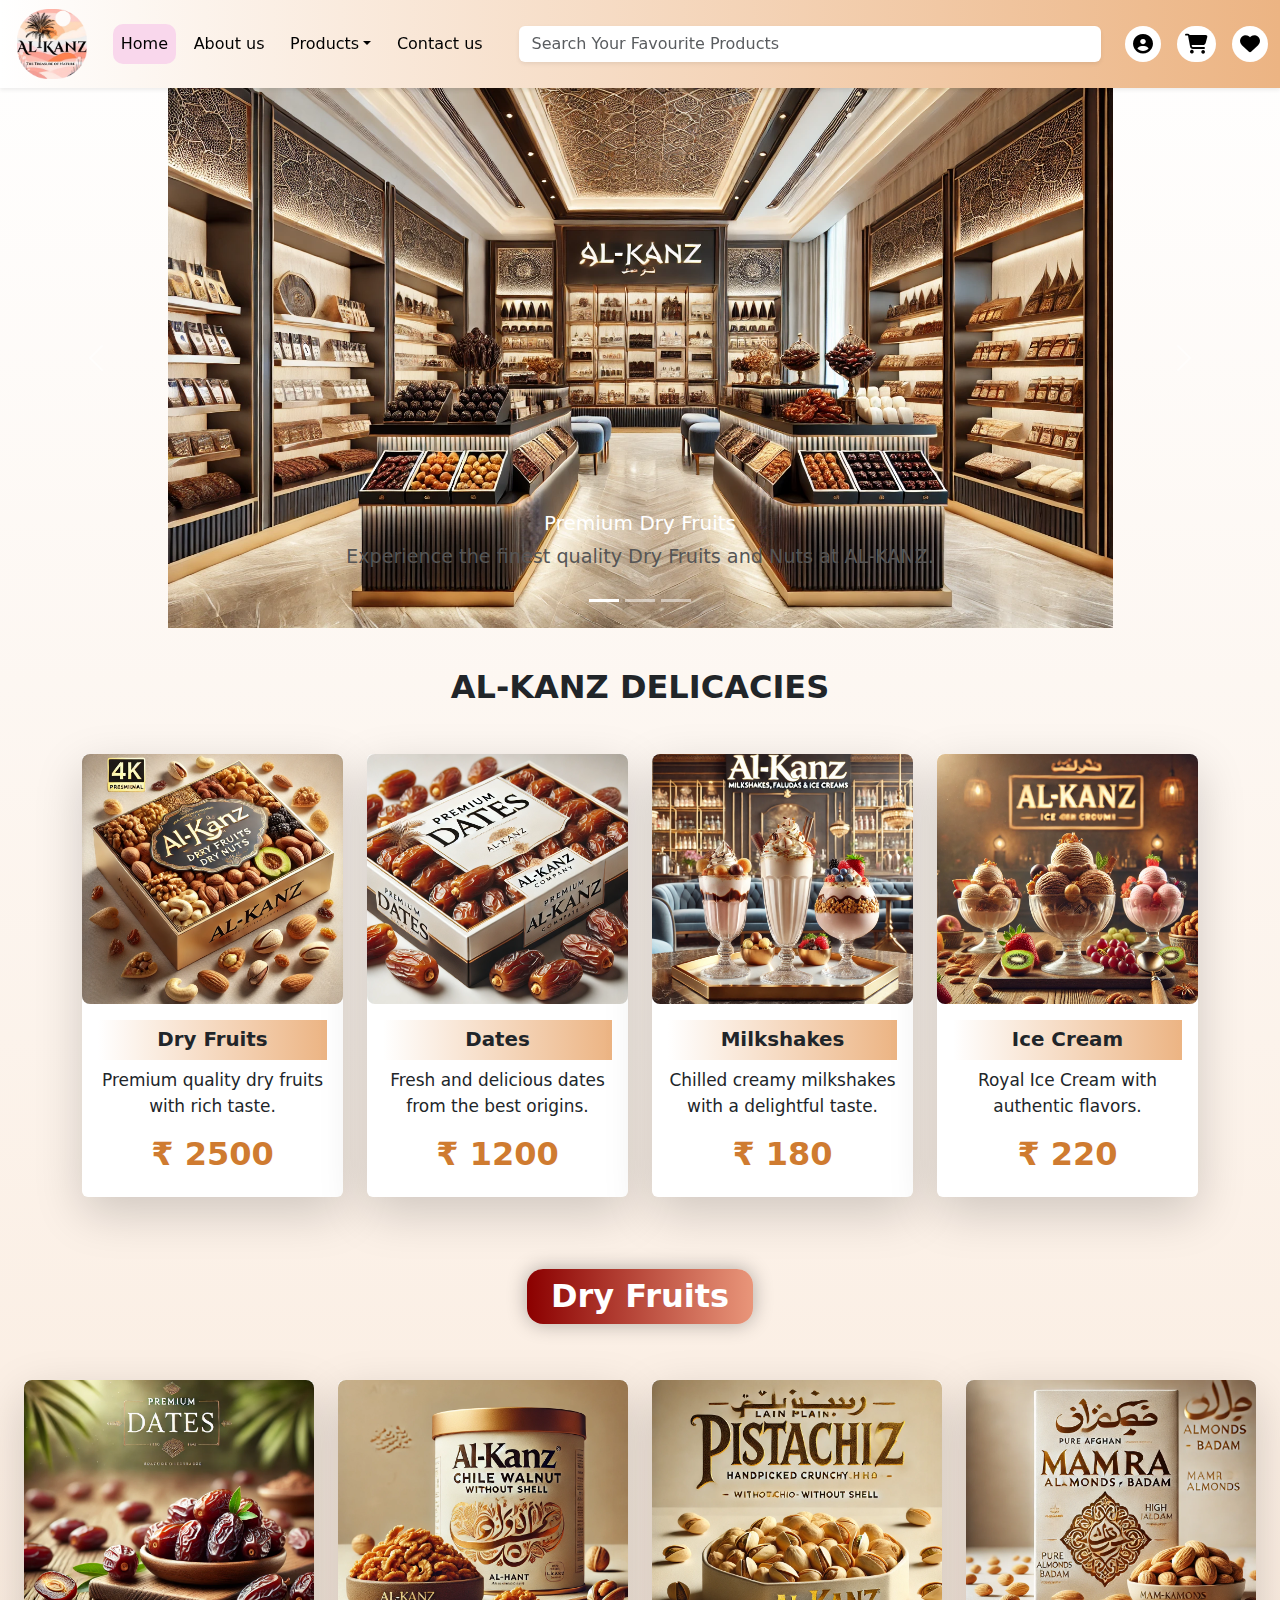
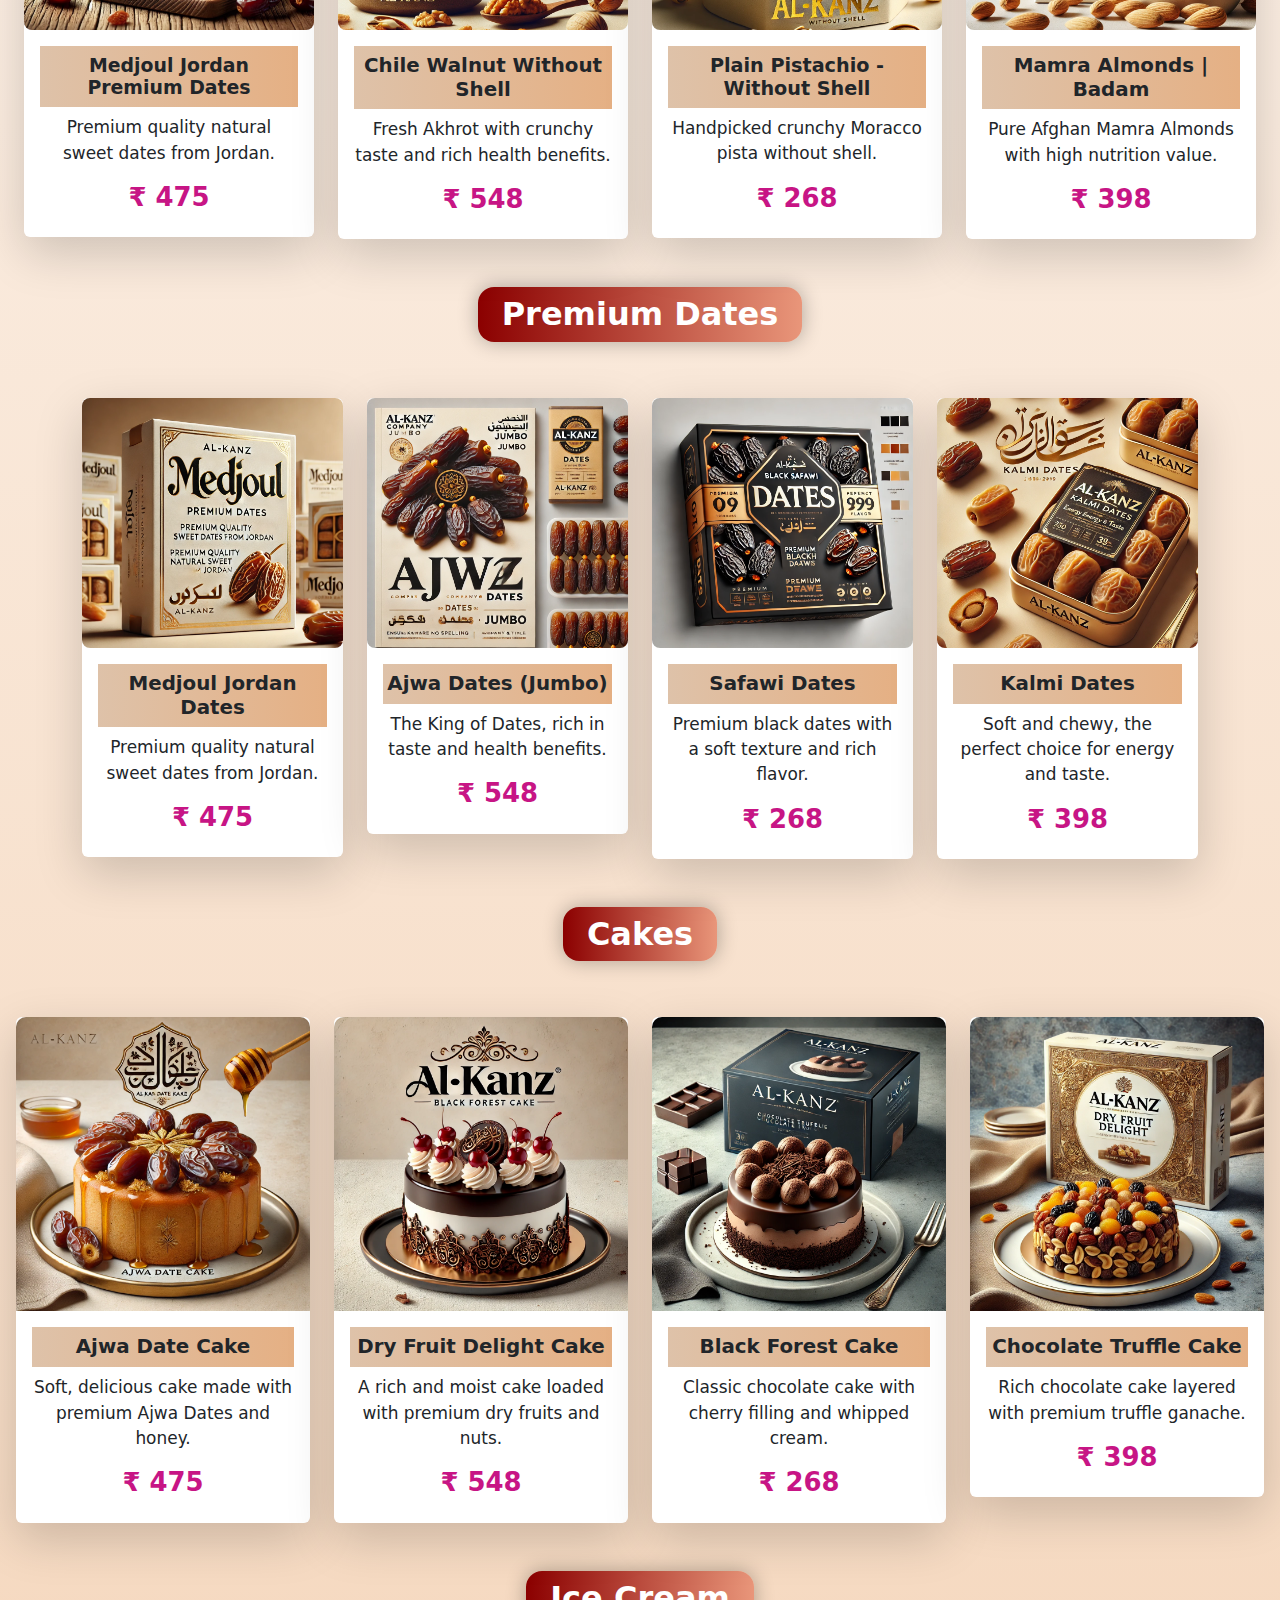
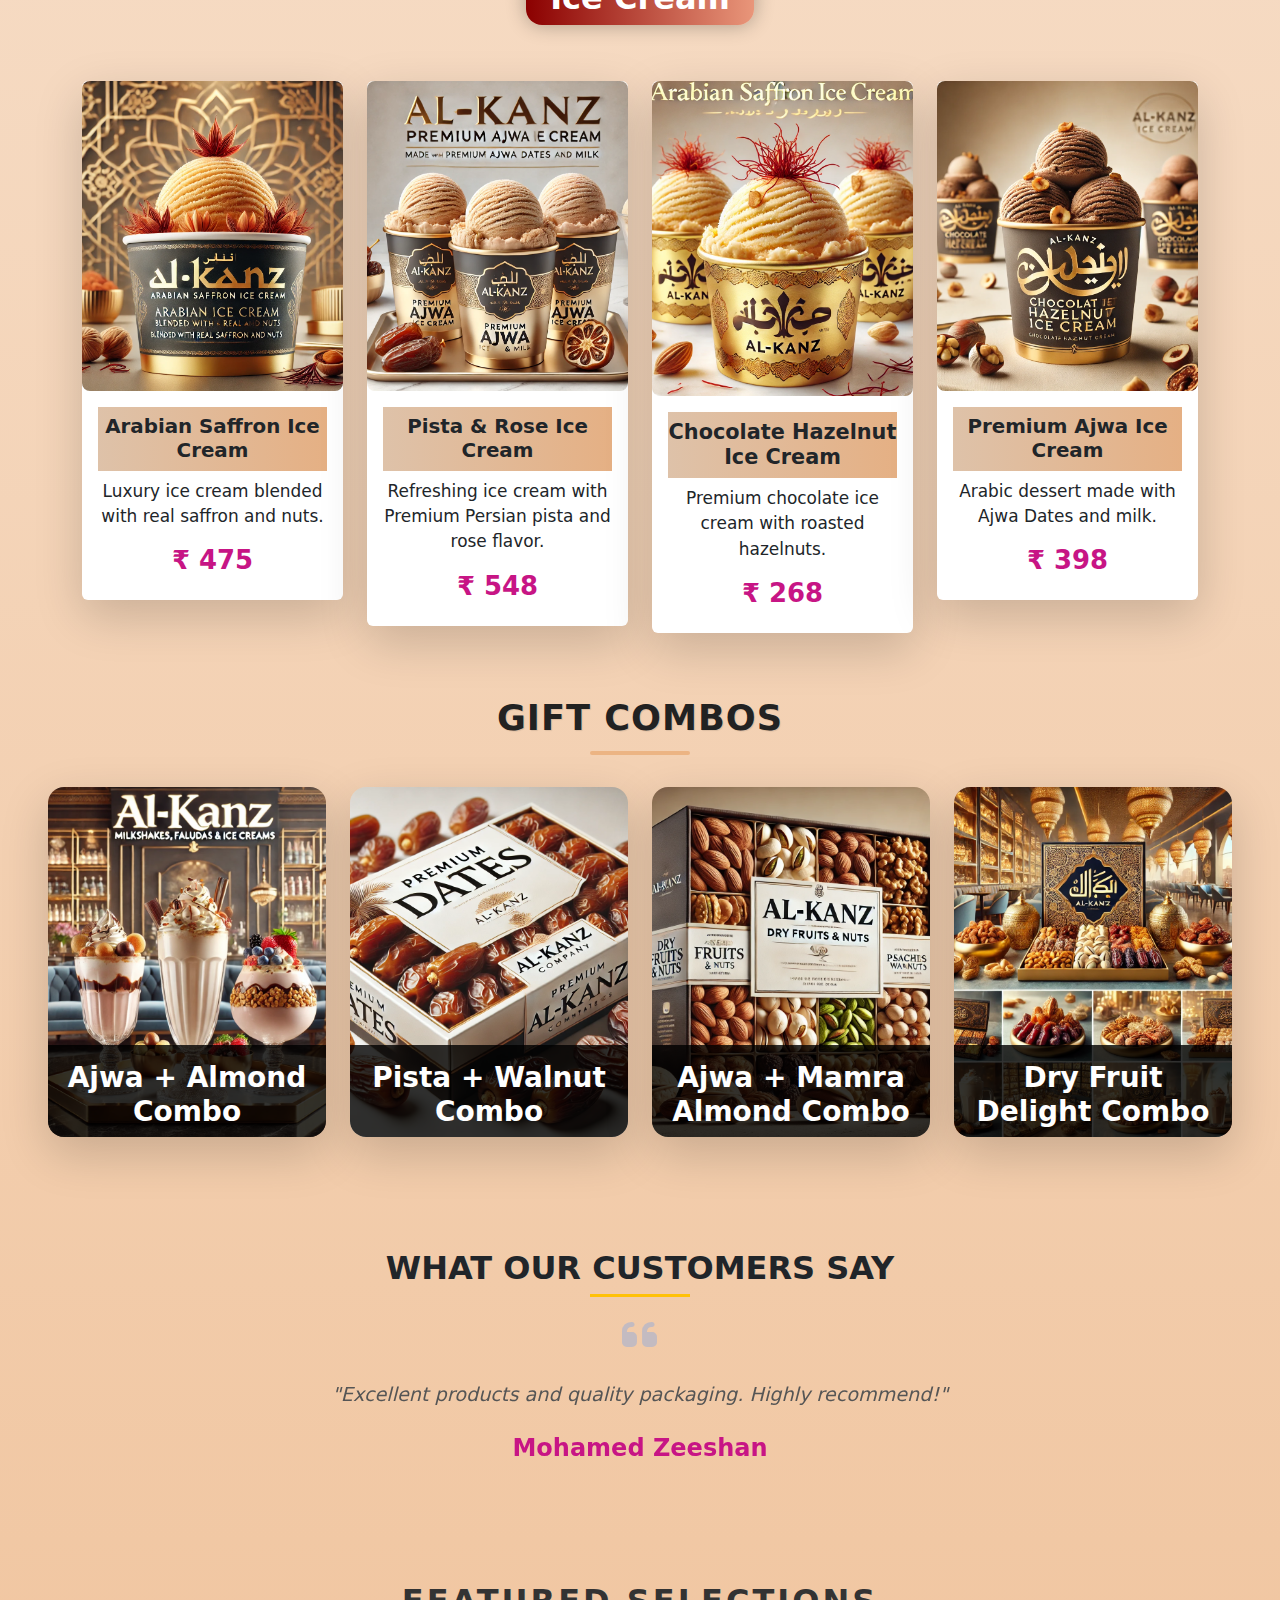
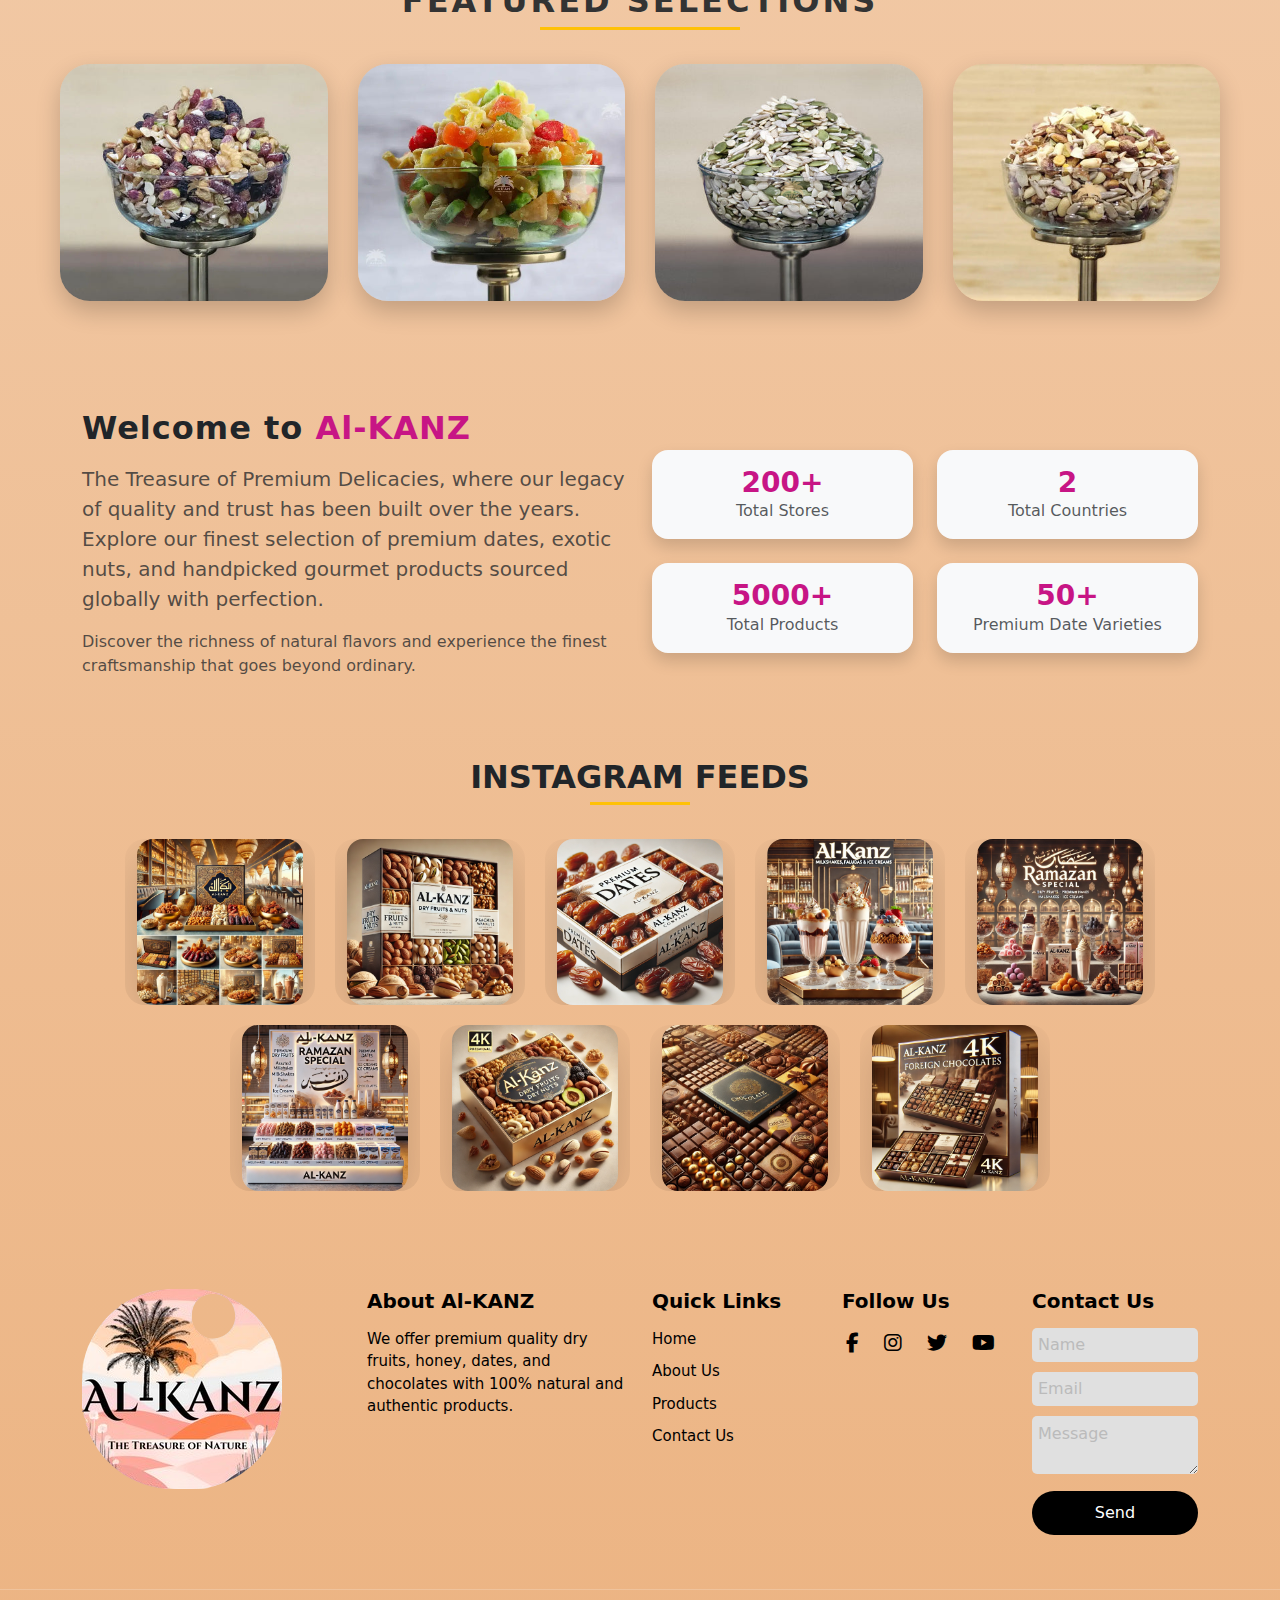
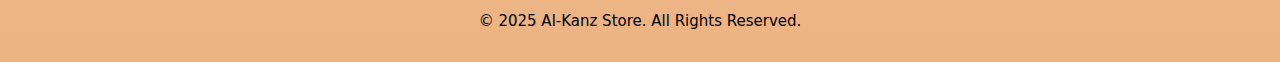
==== commit d57623c8: "Finish" ====
--- a/index.html
+++ b/index.html
@@ -4,6 +4,7 @@
     <meta charset="utf-8">
     <meta name="viewport" content="width=device-width, initial-scale=1">
     <title>Al-Kanz Store | The Treasure of Nature</title>
+    <link rel="shortcut icon" href="/Al-Kanz-Logos.png" type="image/x-icon">
     <link rel="stylesheet" href="style.css">
     <link href="https://cdn.jsdelivr.net/npm/bootstrap@5.3.3/dist/css/bootstrap.min.css" rel="stylesheet">
     <link rel="stylesheet" href="https://cdnjs.cloudflare.com/ajax/libs/font-awesome/6.7.2/css/all.min.css">
@@ -29,7 +30,7 @@
 <body>
     <nav class="navbar navbar-expand-lg navbar-color sticky-top shadow-sm py-1 glassmorphic transition-all">
         <div class="container-fluid">
-            <a class="navbar-brand" href=""> <img id="logos" src="/img/الكنز_.png" alt=""></a>
+            <a class="navbar-brand" href=""> <img id="logos" src="/Al-Kanz-Logos.png" alt=""></a>
             <button class="navbar-toggler" type="button" data-bs-toggle="collapse" data-bs-target="#navbarSupportedContent" aria-controls="navbarSupportedContent" aria-expanded="false" aria-label="Toggle navigation">
                 <span class="navbar-toggler-icon"></span>
             </button>
@@ -72,21 +73,21 @@
     </div>
     <div class="carousel-inner">
       <div class="carousel-item active" data-bs-interval="3000">
-        <img src="/img/1.webp" class="d-block w-100" alt="Dry Fruits">
+        <img src="/img/car2.webp" class="d-block w-100" alt="Dry Fruits">
         <div class="carousel-caption d-none d-md-block">
           <h5>Premium Dry Fruits</h5>
           <p>Experience the finest quality Dry Fruits and Nuts at <span class="kanz-title">AL-KANZ</span>.</p>
         </div>
       </div>
       <div class="carousel-item" data-bs-interval="3000">
-        <img src="/img/5.webp" class="d-block w-100" alt="Dates">
+        <img src="/img/car1.webp" class="d-block w-100" alt="Dates">
         <div class="carousel-caption d-none d-md-block">
           <h5>Delicious Dates</h5>
           <p>Explore Premium Dates from Saudi Arabia, Ajwa, and more.</p>
         </div>
       </div>
-      <div class="carousel-item" data-bs-interval="3000">
-        <img src="/img/16.webp" class="d-block w-100" alt="Ice Creams">
+      <div class="carousel-item" data-bs-interval="2000">
+        <img src="/img/car3.webp" class="d-block w-100" alt="Ice Creams">
         <div class="carousel-caption d-none d-md-block">
           <h5>Fresh Milkshakes & Ice Creams</h5>
           <p>Enjoy the refreshing taste of Milkshakes, Faludas, and Ice Creams.</p>
@@ -652,7 +653,7 @@
         <!-- Logo -->
         <div class="col-md-3 col-12 mb-4">
           <a href="#" >
-            <img src="/img/الكنز_.png"  alt="logo" class="footer-logo img-fluid ">
+            <img src="/Al-Kanz-Logos.png"  alt="logo" class="footer-logo img-fluid ">
           </a>
         </div>
 
--- a/style.css
+++ b/style.css
@@ -109,10 +109,9 @@
   }
   
   .carousel-inner img {
+    width: 100%;
     height: 60vh;
-    width: 100%; 
-    object-fit: cover; 
-    object-position: center center; 
+    object-fit: contain;
   }
   .card img {
     border-top-left-radius: inherit;
